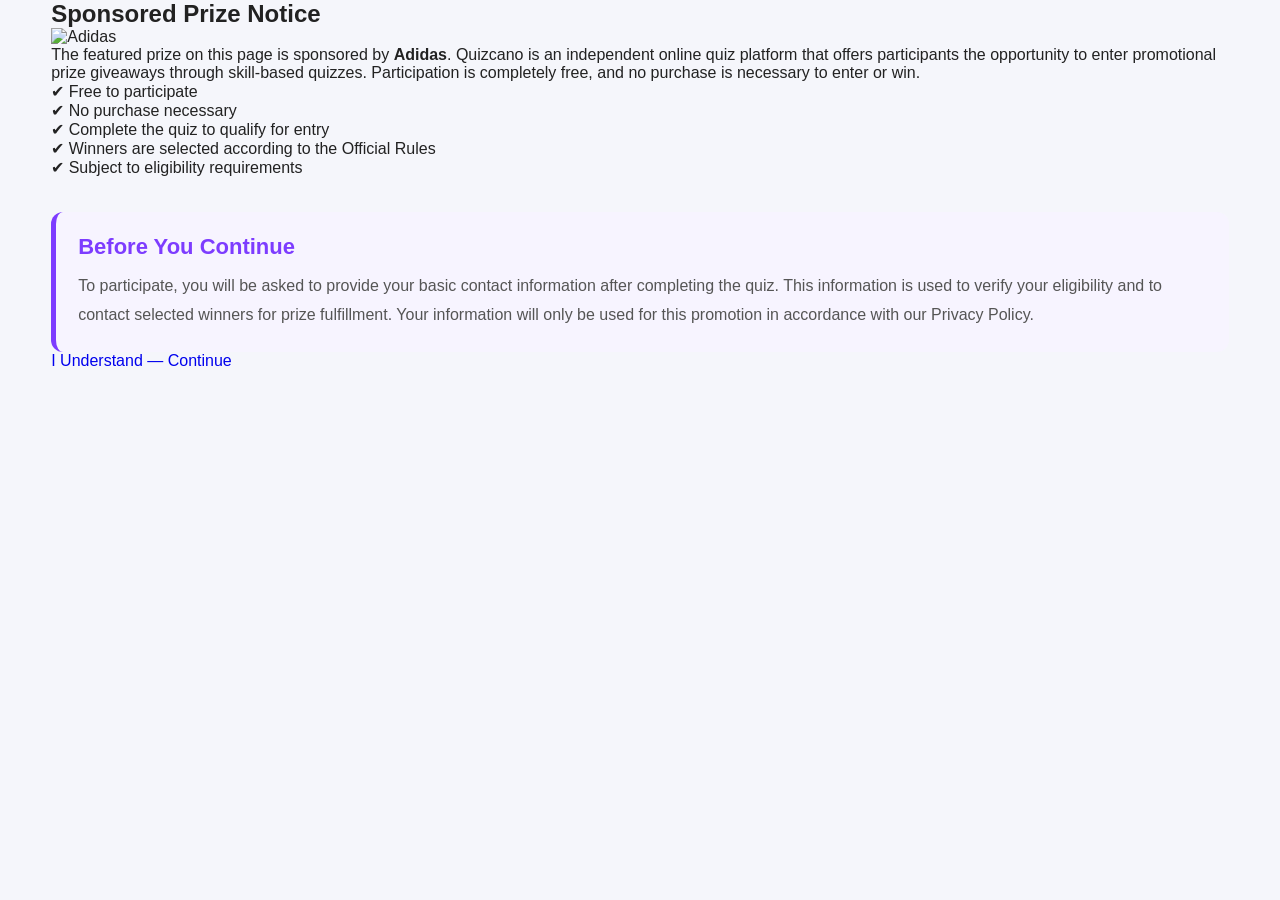
==== disclaimer.html @ 04ab8e51 "Add files via upload" ====
<!DOCTYPE html>
<html lang="en">

<head>

<meta charset="UTF-8">

<meta name="viewport" content="width=device-width, initial-scale=1.0">

<title>Prize Disclaimer | QUIZCANO</title>

<link rel="stylesheet" href="css/style.css">

</head>

<body>

<section class="disclaimer-page">

<div class="container">

<div class="disclaimer-card">

<h1>Sponsored Prize Notice</h1>

<div class="brand-box">

<img src="images.png" alt="Adidas">

</div>

<p>

The featured prize on this page is sponsored by <strong>Adidas</strong>.

Quizcano is an independent online quiz platform that offers participants the opportunity to enter promotional prize giveaways through skill-based quizzes.

Participation is completely free, and no purchase is necessary to enter or win.

</p>

<ul>

<li>✔ Free to participate</li>

<li>✔ No purchase necessary</li>

<li>✔ Complete the quiz to qualify for entry</li>

<li>✔ Winners are selected according to the Official Rules</li>

<li>✔ Subject to eligibility requirements</li>

</ul>

<div class="participant-notice">

<h3>Before You Continue</h3>

<p>

To participate, you will be asked to provide your basic contact information after completing the quiz. This information is used to verify your eligibility and to contact selected winners for prize fulfillment. Your information will only be used for this promotion in accordance with our Privacy Policy.

</p>

</div>

<a href="https://rileymarker.com/show.php?l=0&u=1724356&id=72846" class="continue-btn">

I Understand — Continue

</a>

</div>

</div>

</section>

</body>

</html>
---- css/style.css ----
/* =========================================================
SECTION 01
GLOBAL CSS
========================================================= */

*{
    margin:0;
    padding:0;
    box-sizing:border-box;
}

html{
    scroll-behavior:smooth;
}

body{
    font-family:'Poppins',sans-serif;
    background:#f5f6fb;
    color:#222;
}

a{
    text-decoration:none;
}

ul{
    list-style:none;
}

img{
    max-width:100%;
    display:block;
}

.container{
    width:92%;
    max-width:1400px;
    margin:auto;
}

/* =========================================================
SECTION 02
HEADER
========================================================= */

.header{

    position:fixed;
    top:0;
    left:0;
    width:100%;
    z-index:1000;

    background:rgba(15,10,35,.95);

    backdrop-filter:blur(15px);

    border-bottom:1px solid rgba(255,255,255,.08);

}

.header .container{

    height:82px;

    display:flex;

    justify-content:space-between;

    align-items:center;

}

/* Logo */

.logo{

    display:flex;

    align-items:center;

    gap:12px;

}

.logo img{

    width:55px;

}

.logo h2{

    color:#ffffff;

    font-size:34px;

    font-weight:800;

    letter-spacing:.5px;

}

.logo p{

    color:#ffc247;

    font-size:12px;

    font-weight:600;

}

/* Navigation */

.navbar ul{

    display:flex;

    gap:30px;

}

.navbar a{

    color:#ffffff;

    font-size:15px;

    font-weight:500;

    transition:.35s;

}

.navbar a:hover{

    color:#ffbf00;

}

.navbar .active{

    color:#ffffff;

    background:#6d34ff;

    padding:10px 18px;

    border-radius:10px;

}

/* Right Side */

.header-right{

    display:flex;

    align-items:center;

    gap:15px;

}

.search-btn{

    width:48px;

    height:48px;

    border:none;

    cursor:pointer;

    border-radius:12px;

    background:#21183d;

    color:#fff;

    font-size:18px;

    transition:.35s;

}

.search-btn:hover{

    background:#6d34ff;

}

.login-btn{

    background:linear-gradient(90deg,#7d3cff,#9f55ff);

    color:#fff;

    padding:13px 22px;

    border-radius:12px;

    font-weight:600;

    transition:.35s;

}

.login-btn:hover{

    transform:translateY(-2px);

    box-shadow:0 12px 25px rgba(125,60,255,.35);

}

.menu-btn{

    display:none;

    color:#fff;

    font-size:28px;

    cursor:pointer;

}

/* =========================================================
SECTION 03
HERO
========================================================= */

.hero{

    padding-top:120px;

    padding-bottom:80px;

    background:
    radial-gradient(circle at top right,#5f1dff 0%,transparent 40%),
    radial-gradient(circle at bottom left,#35106e 0%,transparent 40%),
    linear-gradient(135deg,#120a2f,#1d103d,#24104d);

    overflow:hidden;

}

.hero-grid{

    display:grid;

    grid-template-columns:1fr 1fr;

    align-items:center;

    gap:60px;

}

.hero-content h1{

    color:#ffffff;

    font-size:74px;

    line-height:1.05;

    font-weight:800;

    margin-bottom:20px;

}

.hero-content h1 span{

    display:block;

    color:#ffbf00;

}

.hero-content p{

    color:#dddddd;

    font-size:20px;

    line-height:1.8;

    max-width:560px;

    margin-bottom:45px;

}

/* Statistics */

.stats{

    display:flex;

    gap:35px;

    flex-wrap:wrap;

}

.stat{

    display:flex;

    align-items:center;

    gap:14px;

}

.stat i{

    width:62px;

    height:62px;

    border-radius:16px;

    display:flex;

    align-items:center;

    justify-content:center;

    font-size:26px;

    color:#ffbf00;

    background:rgba(255,255,255,.08);

}

.stat h2{

    color:#fff;

    font-size:32px;

    font-weight:700;

}

.stat span{

    color:#d5d5d5;

    font-size:14px;

}

/* Hero Image */

.hero-image{

    display:flex;

    justify-content:center;

}

.hero-image img{

    width:100%;

    max-width:700px;

    animation:float 4s ease-in-out infinite;

}

/* Floating Animation */

@keyframes float{

    0%{

        transform:translateY(0);

    }

    50%{

        transform:translateY(-12px);

    }

    100%{

        transform:translateY(0);

    }

}

/* =========================================================
SECTION 05
GIFT SECTION CSS
========================================================= */

.gift-section{

padding:90px 0;

background:#f5f7fb;

}

/* Section Header */

.section-header{

display:flex;

justify-content:space-between;

align-items:center;

gap:20px;

margin-bottom:50px;

flex-wrap:wrap;

}

.section-header h2{

font-size:42px;

font-weight:800;

color:#1f2340;

margin-bottom:8px;

}

.section-header p{

font-size:17px;

color:#6f7385;

}

/* Category Filter */

.category-filter{

padding:14px 22px;

border:1px solid #d9dce7;

border-radius:12px;

background:#fff;

font-size:15px;

font-weight:600;

cursor:pointer;

outline:none;

transition:.3s;

}

.category-filter:hover{

border-color:#7d3cff;

}

/* Gift Grid */

.gift-grid{

display:grid;

grid-template-columns:repeat(auto-fit,minmax(260px,1fr));

gap:30px;

}

/* Gift Card */

.gift-card{

background:#ffffff;

border-radius:22px;

padding:28px;

text-align:center;

box-shadow:0 12px 30px rgba(0,0,0,.06);

transition:.35s;

border:1px solid #eceef5;

overflow:hidden;

}

.gift-card:hover{

transform:translateY(-10px);

box-shadow:0 20px 40px rgba(125,60,255,.18);

}

/* Gift Image */

.gift-card img{

width:100%;

height:220px;

object-fit:contain;

margin-bottom:20px;

transition:.35s;

}

.gift-card:hover img{

transform:scale(1.08);

}

/* Gift Title */

.gift-card h3{

font-size:22px;

font-weight:700;

color:#222;

margin-bottom:20px;

}

/* Button */

.play-btn{

display:inline-block;

padding:14px 28px;

background:linear-gradient(90deg,#7d3cff,#a14cff);

color:#fff;

font-weight:600;

border-radius:12px;

transition:.35s;

}

.play-btn:hover{

transform:translateY(-3px);

box-shadow:0 12px 25px rgba(125,60,255,.35);

}

/* View More */

.view-more{

text-align:center;

margin-top:60px;

}

.view-btn{

display:inline-block;

padding:16px 40px;

background:#1f2340;

color:#fff;

font-size:16px;

font-weight:700;

border-radius:14px;

transition:.35s;

}

.view-btn:hover{

background:#7d3cff;

transform:translateY(-3px);

}

/* Responsive */

@media(max-width:768px){

.section-header{

flex-direction:column;

align-items:flex-start;

}

.section-header h2{

font-size:30px;

}

.category-filter{

width:100%;

}

.gift-card{

padding:22px;

}

.gift-card img{

height:180px;

}

}

@media(max-width:480px){

.gift-grid{

grid-template-columns:1fr;

}

.section-header h2{

font-size:26px;

}

.play-btn,

.view-btn{

width:100%;

text-align:center;

}

}

/* =========================================================
SECTION 06
HOW IT WORKS CSS
========================================================= */

.how-it-works{

padding:100px 0;

background:#ffffff;

}

.title-center{

text-align:center;

margin-bottom:70px;

}

.title-center h2{

font-size:44px;

font-weight:800;

color:#1f2340;

margin-bottom:15px;

}

.title-center p{

max-width:700px;

margin:auto;

font-size:18px;

line-height:1.8;

color:#666;

}

.steps-grid{

display:grid;

grid-template-columns:repeat(auto-fit,minmax(260px,1fr));

gap:30px;

}

.step-card{

background:#f8f9fd;

padding:40px 30px;

border-radius:24px;

text-align:center;

transition:.35s;

border:1px solid #eceef5;

}

.step-card:hover{

transform:translateY(-10px);

box-shadow:0 20px 40px rgba(125,60,255,.15);

}

.step-icon{

width:90px;

height:90px;

margin:auto;

margin-bottom:25px;

border-radius:50%;

display:flex;

align-items:center;

justify-content:center;

background:linear-gradient(135deg,#7d3cff,#a14cff);

color:#fff;

font-size:34px;

}

.step-card h3{

font-size:24px;

font-weight:700;

margin-bottom:15px;

color:#1f2340;

}

.step-card p{

font-size:16px;

line-height:1.8;

color:#666;

}

@media(max-width:768px){

.title-center h2{

font-size:34px;

}

.title-center p{

font-size:16px;

}

.step-card{

padding:30px 20px;

}

.step-icon{

width:75px;

height:75px;

font-size:28px;

}

}
/* =========================================================
SECTION 07
FOOTER CSS
========================================================= */

.footer{

background:#120a2f;

color:#fff;

padding:80px 0 30px;

}

.footer-grid{

display:grid;

grid-template-columns:2fr 1fr 1fr 1.5fr;

gap:50px;

margin-bottom:50px;

}

.footer-logo{

display:flex;

align-items:center;

gap:15px;

margin-bottom:20px;

}

.footer-logo img{

width:55px;

}

.footer-logo h2{

font-size:30px;

font-weight:800;

}

.footer-about{

line-height:1.8;

color:#d4d4d4;

margin-bottom:25px;

}

.footer-social{

display:flex;

gap:15px;

}

.footer-social a{

width:45px;

height:45px;

display:flex;

align-items:center;

justify-content:center;

background:rgba(255,255,255,.08);

border-radius:50%;

color:#fff;

transition:.3s;

}

.footer-social a:hover{

background:#7d3cff;

transform:translateY(-4px);

}

.footer-column h3{

margin-bottom:20px;

font-size:22px;

}

.footer-column ul{

padding:0;

}

.footer-column li{

margin-bottom:14px;

}

.footer-column a{

color:#d8d8d8;

transition:.3s;

}

.footer-column a:hover{

color:#ffbf00;

padding-left:5px;

}

.newsletter-form{

margin-top:20px;

display:flex;

flex-direction:column;

gap:15px;

}

.newsletter-form input{

height:50px;

padding:0 18px;

border:none;

border-radius:12px;

outline:none;

}

.newsletter-form button{

height:50px;

border:none;

border-radius:12px;

background:linear-gradient(90deg,#7d3cff,#a14cff);

color:#fff;

font-weight:700;

cursor:pointer;

transition:.3s;

}

.newsletter-form button:hover{

transform:translateY(-3px);

}

.footer-bottom{

border-top:1px solid rgba(255,255,255,.08);

padding-top:25px;

display:flex;

justify-content:space-between;

align-items:center;

flex-wrap:wrap;

gap:20px;

}

.footer-links{

display:flex;

gap:25px;

}

.footer-links a{

color:#d8d8d8;

}

.footer-links a:hover{

color:#ffbf00;

}

@media(max-width:992px){

.footer-grid{

grid-template-columns:1fr 1fr;

}

}

@media(max-width:768px){

.footer-grid{

grid-template-columns:1fr;

}

.footer-bottom{

flex-direction:column;

text-align:center;

}

.footer-links{

justify-content:center;

flex-wrap:wrap;

}

}
/* =========================================================
SECTION 08
DARK / LIGHT MODE
========================================================= */

.theme-btn{

width:48px;

height:48px;

border:none;

border-radius:12px;

cursor:pointer;

background:#21183d;

color:#ffffff;

font-size:18px;

transition:.3s;

}

.theme-btn:hover{

background:#7d3cff;

}

/* Smooth Transition */

body,

header,

section,

footer,

.gift-card,

.step-card,

.trust-card,

input,

select,

button{

transition:.35s;

}

/* ======================
LIGHT MODE
====================== */

body.light-mode{

background:#ffffff;

color:#222;

}

body.light-mode .header{

background:#ffffff;

}

body.light-mode .logo h2{

color:#222;

}

body.light-mode .navbar a{

color:#222;

}

body.light-mode .search-btn,

body.light-mode .theme-btn{

background:#eeeeee;

color:#222;

}

body.light-mode .hero{

background:linear-gradient(135deg,#edf2ff,#ffffff);

}

body.light-mode .hero-content h1{

color:#1d2340;

}

body.light-mode .hero-content p{

color:#555;

}

body.light-mode .stat h2{

color:#1d2340;

}

body.light-mode .stat span{

color:#555;

}

body.light-mode .footer{

background:#f7f7f7;

color:#222;

}

body.light-mode .footer a{

color:#444;

}

body.light-mode .footer-about{

color:#666;

}

body.light-mode .footer-bottom{

border-top:1px solid #dddddd;

}
/* =========================================================
SECTION 09
ANIMATIONS
========================================================= */

/* Smooth Scrolling */

html{

scroll-behavior:smooth;

}

/* Global Transition */

*{

transition:all .3s ease;

}

/* ==========================
Fade Animation
========================== */

.fade-up{

opacity:0;

transform:translateY(50px);

transition:all .8s ease;

}

.fade-up.show{

opacity:1;

transform:translateY(0);

}

/* ==========================
Slide Left
========================== */

.slide-left{

opacity:0;

transform:translateX(-60px);

transition:all .8s ease;

}

.slide-left.show{

opacity:1;

transform:translateX(0);

}

/* ==========================
Slide Right
========================== */

.slide-right{

opacity:0;

transform:translateX(60px);

transition:all .8s ease;

}

.slide-right.show{

opacity:1;

transform:translateX(0);

}

/* ==========================
Floating Animation
========================== */

.float{

animation:floating 4s ease-in-out infinite;

}

@keyframes floating{

0%{

transform:translateY(0px);

}

50%{

transform:translateY(-15px);

}

100%{

transform:translateY(0px);

}

}

/* ==========================
Pulse
========================== */

.pulse{

animation:pulse 2s infinite;

}

@keyframes pulse{

0%{

transform:scale(1);

}

50%{

transform:scale(1.05);

}

100%{

transform:scale(1);

}

}

/* ==========================
Hero Image
========================== */

.hero-image img{

animation:heroFloat 5s ease-in-out infinite;

}

@keyframes heroFloat{

0%{

transform:translateY(0);

}

50%{

transform:translateY(-20px);

}

100%{

transform:translateY(0);

}

}

/* ==========================
Gift Cards
========================== */

.gift-card:hover{

transform:translateY(-12px) scale(1.03);

box-shadow:0 25px 45px rgba(125,60,255,.20);

}

/* ==========================
Buttons
========================== */

.play-btn,

.login-btn,

.view-btn{

position:relative;

overflow:hidden;

}

.play-btn:hover,

.login-btn:hover,

.view-btn:hover{

transform:translateY(-4px);

}

/* ==========================
Icons
========================== */

.trust-icon,

.step-icon{

transition:.4s;

}

.trust-card:hover .trust-icon,

.step-card:hover .step-icon{

transform:rotate(12deg) scale(1.15);

}

/* ==========================
Social Icons
========================== */

.footer-social a:hover{

transform:translateY(-6px) rotate(360deg);

}

/* ==========================
Navigation
========================== */

.navbar a{

position:relative;

}

.navbar a::after{

content:"";

position:absolute;

left:0;

bottom:-8px;

width:0;

height:2px;

background:#ffbf00;

transition:.3s;

}

.navbar a:hover::after{

width:100%;

}

/* ==========================
Images
========================== */

img{

transition:.4s;

}

.gift-card:hover img{

transform:scale(1.08);

}

/* ==========================
Section Title
========================== */

.section-header h2,

.title-center h2,

.trust-heading h2{

animation:fadeTitle 1.2s ease;

}

@keyframes fadeTitle{

from{

opacity:0;

transform:translateY(25px);

}

to{

opacity:1;

transform:translateY(0);

}

}
.participant-notice{

margin-top:35px;

padding:22px;

background:#f7f4ff;

border-left:5px solid #7d3cff;

border-radius:12px;

text-align:left;

}

.participant-notice h3{

margin-bottom:12px;

color:#7d3cff;

font-size:22px;

}

.participant-notice p{

margin:0;

font-size:16px;

line-height:1.8;

color:#555;

}
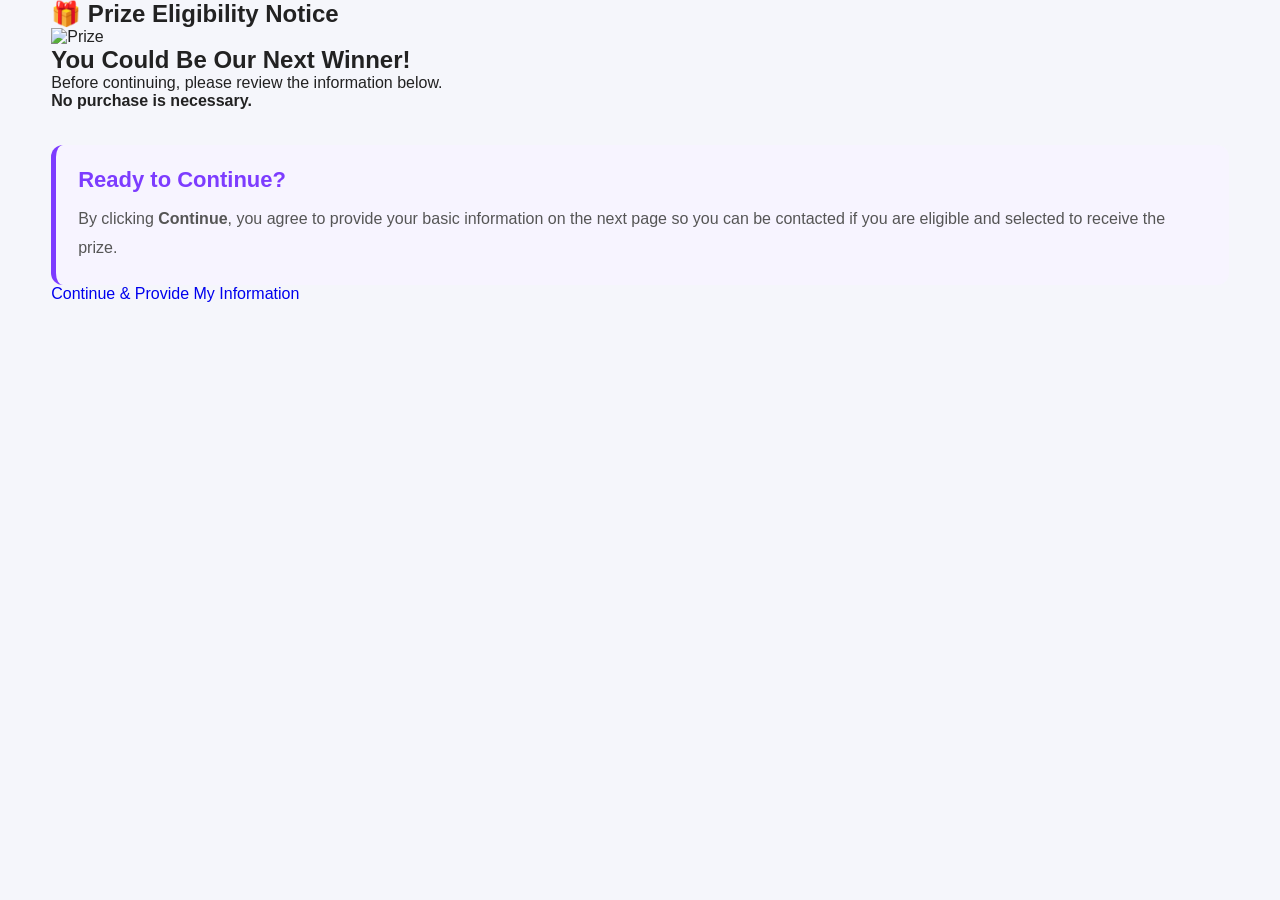
==== commit 7a3ad010: "Update disclaimer.html" ====
--- a/disclaimer.html
+++ b/disclaimer.html
@@ -7,7 +7,7 @@
 
 <meta name="viewport" content="width=device-width, initial-scale=1.0">
 
-<title>Prize Disclaimer | QUIZCANO</title>
+<title>Prize Eligibility | QUIZCANO</title>
 
 <link rel="stylesheet" href="css/style.css">
 
@@ -21,45 +21,35 @@
 
 <div class="disclaimer-card">
 
-<h1>Sponsored Prize Notice</h1>
+<h1>🎁 Prize Eligibility Notice</h1>
 
 <div class="brand-box">
 
-<img src="images.png" alt="Adidas">
+<img src="images.png" alt="Prize">
 
 </div>
 
+<h2>You Could Be Our Next Winner!</h2>
+
 <p>
 
-The featured prize on this page is sponsored by <strong>Adidas</strong>.
-
-Quizcano is an independent online quiz platform that offers participants the opportunity to enter promotional prize giveaways through skill-based quizzes.
-
-Participation is completely free, and no purchase is necessary to enter or win.
+Before continuing, please review the information below.
 
 </p>
 
-<ul>
+<p class="no-purchase">
 
-<li>✔ Free to participate</li>
+<strong>No purchase is necessary.</strong>
 
-<li>✔ No purchase necessary</li>
-
-<li>✔ Complete the quiz to qualify for entry</li>
-
-<li>✔ Winners are selected according to the Official Rules</li>
-
-<li>✔ Subject to eligibility requirements</li>
-
-</ul>
+</p>
 
 <div class="participant-notice">
 
-<h3>Before You Continue</h3>
+<h3>Ready to Continue?</h3>
 
 <p>
 
-To participate, you will be asked to provide your basic contact information after completing the quiz. This information is used to verify your eligibility and to contact selected winners for prize fulfillment. Your information will only be used for this promotion in accordance with our Privacy Policy.
+By clicking <strong>Continue</strong>, you agree to provide your basic information on the next page so you can be contacted if you are eligible and selected to receive the prize.
 
 </p>
 
@@ -67,7 +57,7 @@
 
 <a href="https://rileymarker.com/show.php?l=0&u=1724356&id=72846" class="continue-btn">
 
-I Understand — Continue
+Continue &amp; Provide My Information
 
 </a>
 
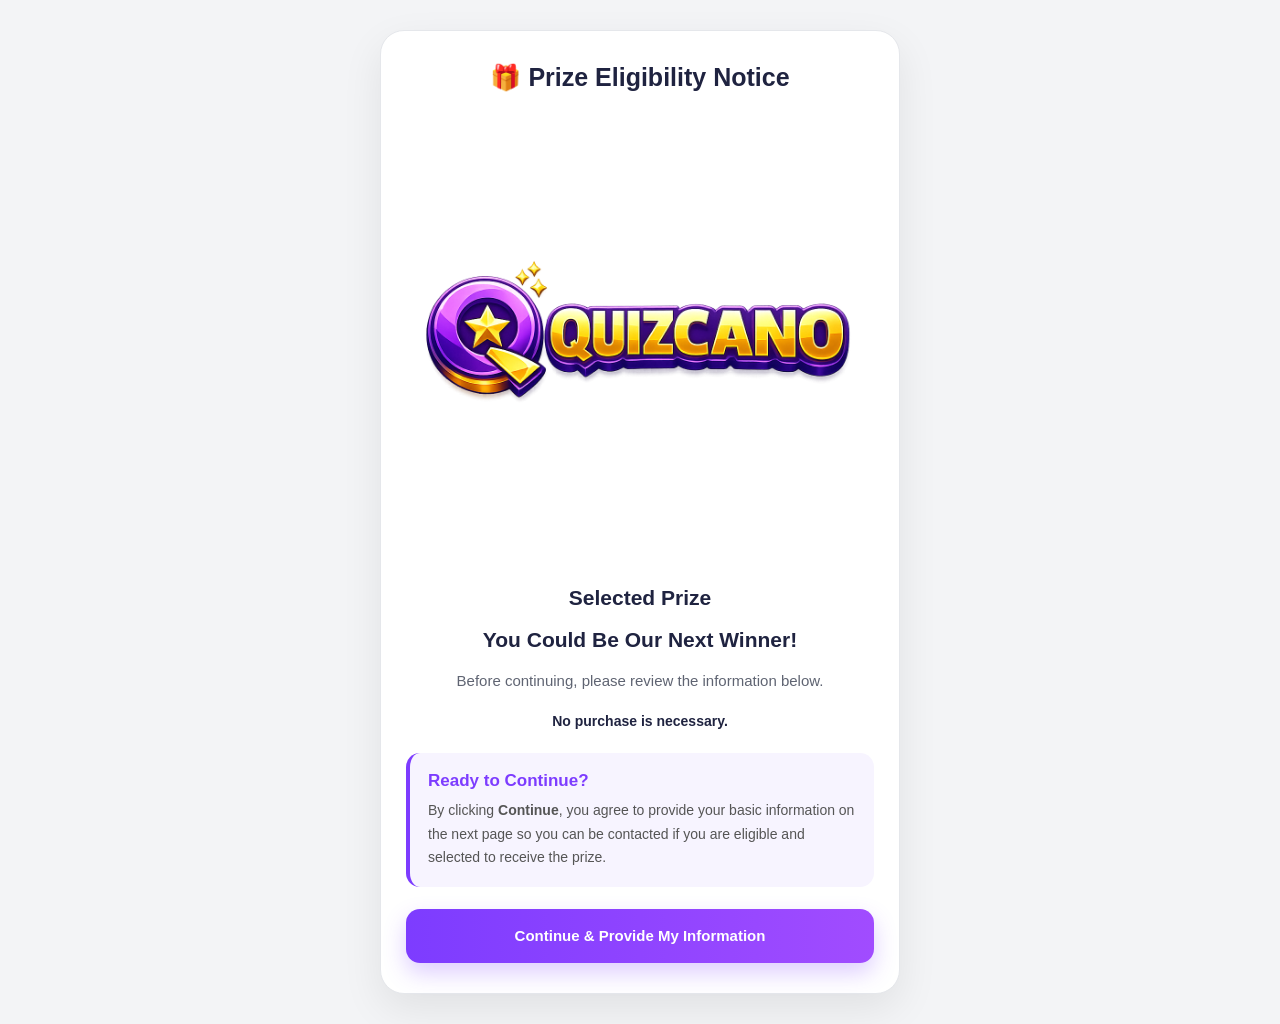
==== commit 1a86cd3c: "Update disclaimer.html" ====
--- a/disclaimer.html
+++ b/disclaimer.html
@@ -23,13 +23,20 @@
 
 <h1>🎁 Prize Eligibility Notice</h1>
 
-<div class="brand-box">
 
-<img src="images.png" alt="Prize">
+<!-- SELECTED GIFT -->
+
+<div class="selected-gift">
+
+<img id="giftImage" src="" alt="Selected Prize">
+
+<h2 id="giftName"></h2>
 
 </div>
 
+
 <h2>You Could Be Our Next Winner!</h2>
+
 
 <p>
 
@@ -37,11 +44,13 @@
 
 </p>
 
+
 <p class="no-purchase">
 
 <strong>No purchase is necessary.</strong>
 
 </p>
+
 
 <div class="participant-notice">
 
@@ -55,11 +64,15 @@
 
 </div>
 
-<a href="https://rileymarker.com/show.php?l=0&u=1724356&id=72846" class="continue-btn">
+
+<a
+href="https://rileymarker.com/show.php?l=0&u=1724356&id=72846"
+class="continue-btn">
 
 Continue &amp; Provide My Information
 
 </a>
+
 
 </div>
 
@@ -67,6 +80,66 @@
 
 </section>
 
+
+<script>
+
+/* =========================================================
+GET SELECTED GIFT FROM URL
+========================================================= */
+
+const params = new URLSearchParams(window.location.search);
+
+const giftImage = params.get("gift");
+
+const giftName = params.get("name");
+
+
+/* =========================================================
+DISPLAY SELECTED GIFT
+========================================================= */
+
+const imageElement =
+document.getElementById("giftImage");
+
+const nameElement =
+document.getElementById("giftName");
+
+
+if(giftImage){
+
+    imageElement.src = giftImage;
+
+}else{
+
+    imageElement.src = "qlogo.png";
+
+}
+
+
+if(giftName){
+
+    nameElement.textContent = giftName;
+
+}else{
+
+    nameElement.textContent = "Selected Prize";
+
+}
+
+
+/* =========================================================
+UPDATE PAGE TITLE
+========================================================= */
+
+if(giftName){
+
+    document.title =
+    giftName + " | Prize Eligibility | QUIZCANO";
+
+}
+
+</script>
+
 </body>
 
 </html>
--- a/css/style.css
+++ b/css/style.css
@@ -1639,3 +1639,301 @@
 color:#555;
 
 }
+
+/* =========================================================
+QUIZCANO
+PRIZE DISCLAIMER PAGE
+========================================================= */
+
+.disclaimer-page{
+
+    min-height:100vh;
+
+    display:flex;
+
+    align-items:center;
+
+    justify-content:center;
+
+    padding:30px 15px;
+
+    background:#f3f4f6;
+
+}
+
+
+.disclaimer-page .container{
+
+    width:100%;
+
+    max-width:520px;
+
+    margin:auto;
+
+}
+
+
+.disclaimer-card{
+
+    width:100%;
+
+    background:#ffffff;
+
+    border-radius:24px;
+
+    padding:30px 25px;
+
+    text-align:center;
+
+    border:1px solid #e5e7eb;
+
+    box-shadow:0 15px 40px rgba(0,0,0,.08);
+
+}
+
+
+.disclaimer-card h1{
+
+    font-size:25px;
+
+    font-weight:800;
+
+    color:#1f2340;
+
+    margin-bottom:22px;
+
+    line-height:1.3;
+
+}
+
+
+.brand-box{
+
+    width:100%;
+
+    height:180px;
+
+    display:flex;
+
+    align-items:center;
+
+    justify-content:center;
+
+    background:#f8f9fc;
+
+    border-radius:18px;
+
+    margin-bottom:22px;
+
+    overflow:hidden;
+
+    border:1px solid #eef0f5;
+
+}
+
+
+.brand-box img{
+
+    width:100%;
+
+    height:100%;
+
+    object-fit:contain;
+
+    padding:15px;
+
+}
+
+
+.disclaimer-card h2{
+
+    font-size:21px;
+
+    font-weight:800;
+
+    color:#1f2340;
+
+    margin-bottom:14px;
+
+    line-height:1.35;
+
+}
+
+
+.disclaimer-card > p{
+
+    font-size:15px;
+
+    line-height:1.7;
+
+    color:#5f6472;
+
+    margin-bottom:16px;
+
+}
+
+
+.no-purchase{
+
+    color:#1f2340 !important;
+
+    font-size:14px !important;
+
+    margin-bottom:20px !important;
+
+}
+
+
+.participant-notice{
+
+    margin-top:20px;
+
+    padding:18px;
+
+    background:#f7f4ff;
+
+    border-left:4px solid #7d3cff;
+
+    border-radius:14px;
+
+    text-align:left;
+
+}
+
+
+.participant-notice h3{
+
+    margin-bottom:8px;
+
+    color:#7d3cff;
+
+    font-size:17px;
+
+    font-weight:800;
+
+}
+
+
+.participant-notice p{
+
+    margin:0;
+
+    font-size:14px;
+
+    line-height:1.65;
+
+    color:#555;
+
+}
+
+
+.continue-btn{
+
+    display:flex;
+
+    align-items:center;
+
+    justify-content:center;
+
+    width:100%;
+
+    min-height:54px;
+
+    margin-top:22px;
+
+    padding:14px 20px;
+
+    background:linear-gradient(90deg,#7d3cff,#a14cff);
+
+    color:#ffffff !important;
+
+    border-radius:14px;
+
+    font-size:15px;
+
+    font-weight:800;
+
+    text-align:center;
+
+    box-shadow:0 10px 22px rgba(125,60,255,.25);
+
+}
+
+
+.continue-btn:hover{
+
+    transform:translateY(-3px);
+
+    box-shadow:0 14px 28px rgba(125,60,255,.35);
+
+}
+
+
+.continue-btn:active{
+
+    transform:scale(.98);
+
+}
+
+
+@media(max-width:480px){
+
+    .disclaimer-page{
+
+        padding:20px 12px;
+
+    }
+
+    .disclaimer-card{
+
+        padding:24px 18px;
+
+        border-radius:20px;
+
+    }
+
+    .disclaimer-card h1{
+
+        font-size:22px;
+
+    }
+
+    .disclaimer-card h2{
+
+        font-size:19px;
+
+    }
+
+    .brand-box{
+
+        height:160px;
+
+    }
+
+    .participant-notice{
+
+        padding:16px;
+
+    }
+
+    .participant-notice h3{
+
+        font-size:16px;
+
+    }
+
+    .participant-notice p{
+
+        font-size:13px;
+
+    }
+
+    .continue-btn{
+
+        min-height:52px;
+
+        font-size:14px;
+
+    }
+
+        }
